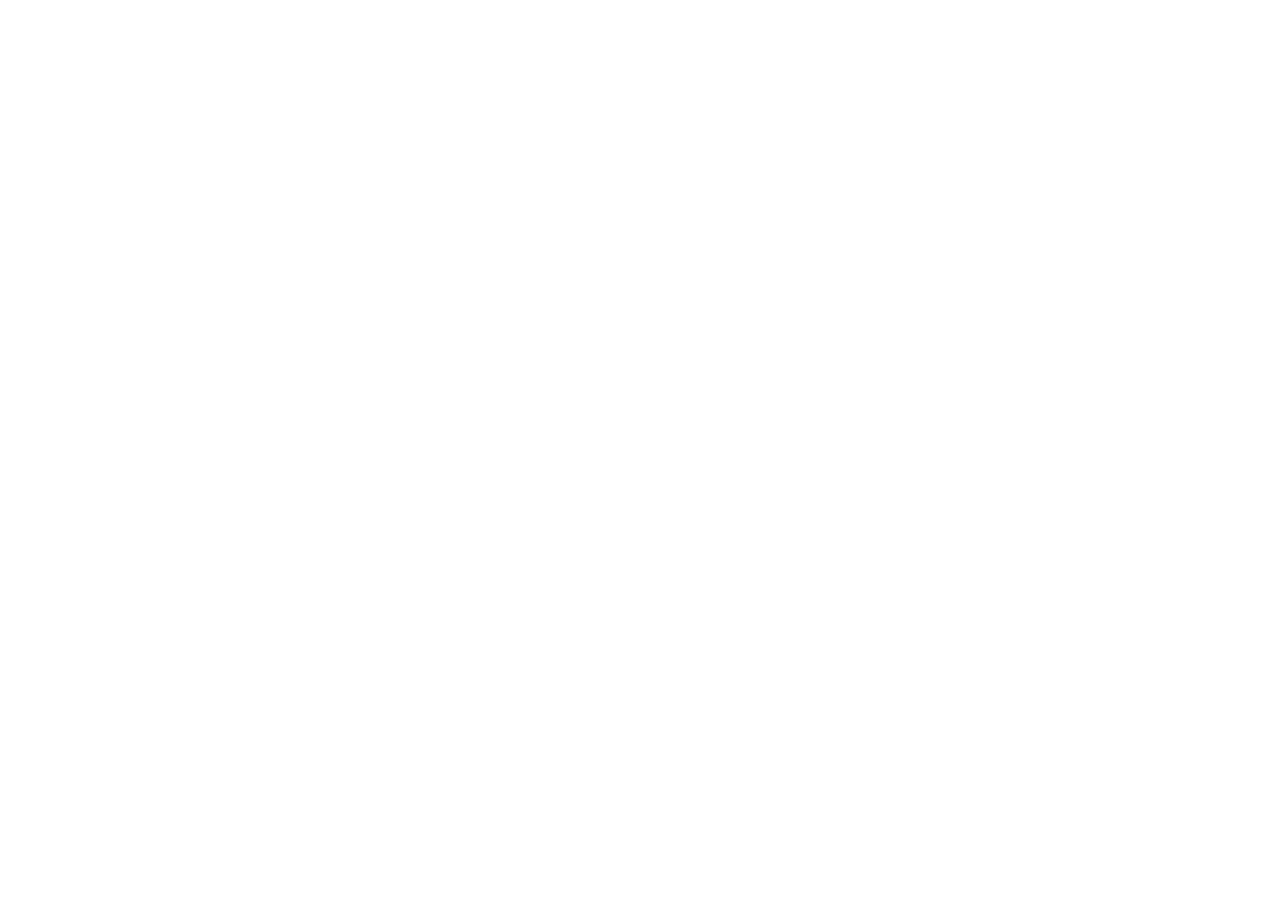
==== index.html @ e6c07853 "start" ====
<!DOCTYPE html>
<html lang="en">
<head>
  <meta charset="UTF-8">
  <meta http-equiv="X-UA-Compatible" content="IE=edge">
  <meta name="viewport" content="width=device-width, initial-scale=1.0">
  <title>HOMEWORK 19</title>
</head>
<body>
  
</body>
</html>
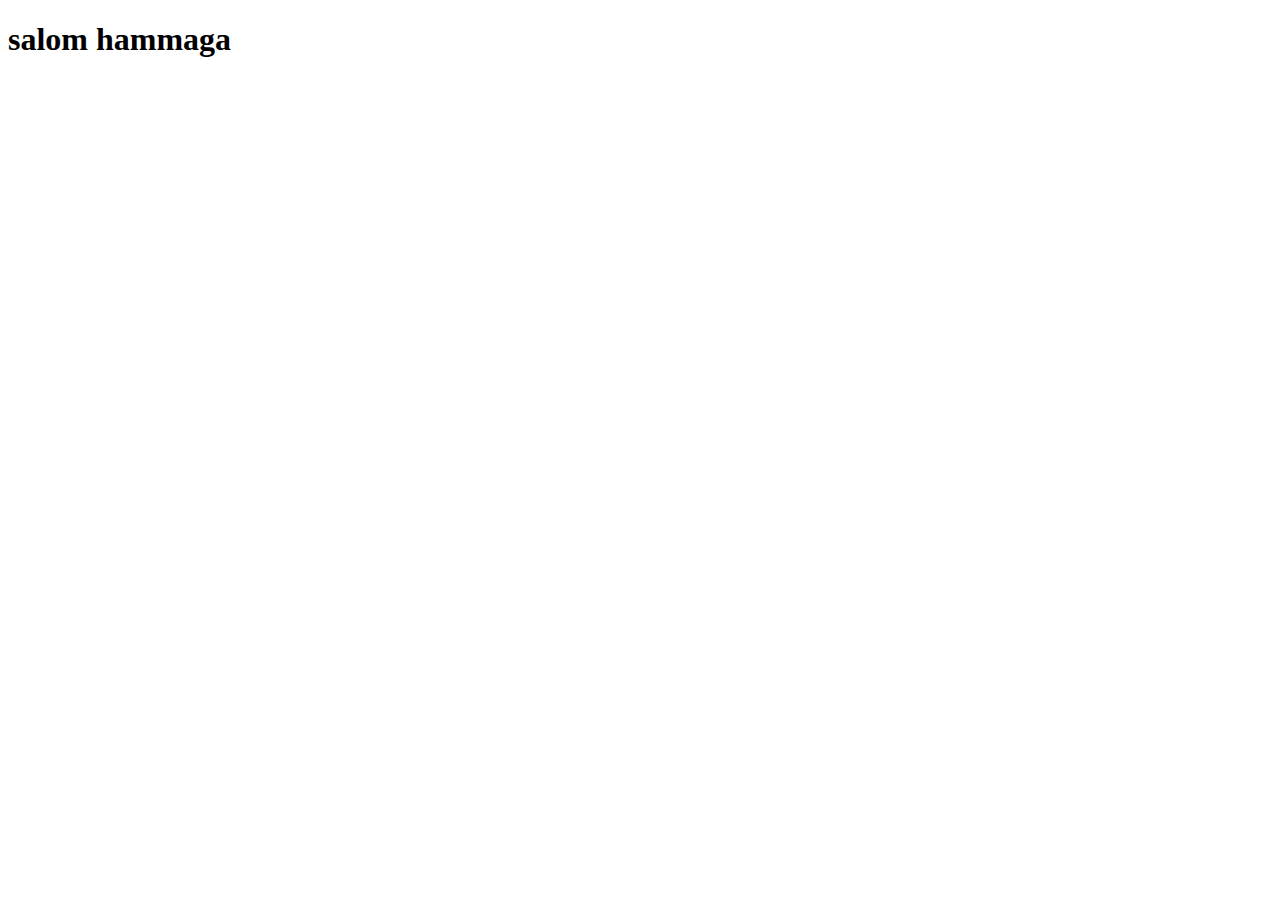
==== commit d3f854ef: "boshlandi" ====
--- a/index.html
+++ b/index.html
@@ -7,6 +7,7 @@
   <title>HOMEWORK 19</title>
 </head>
 <body>
+  <h1>salom hammaga</h1>
   
 </body>
 </html>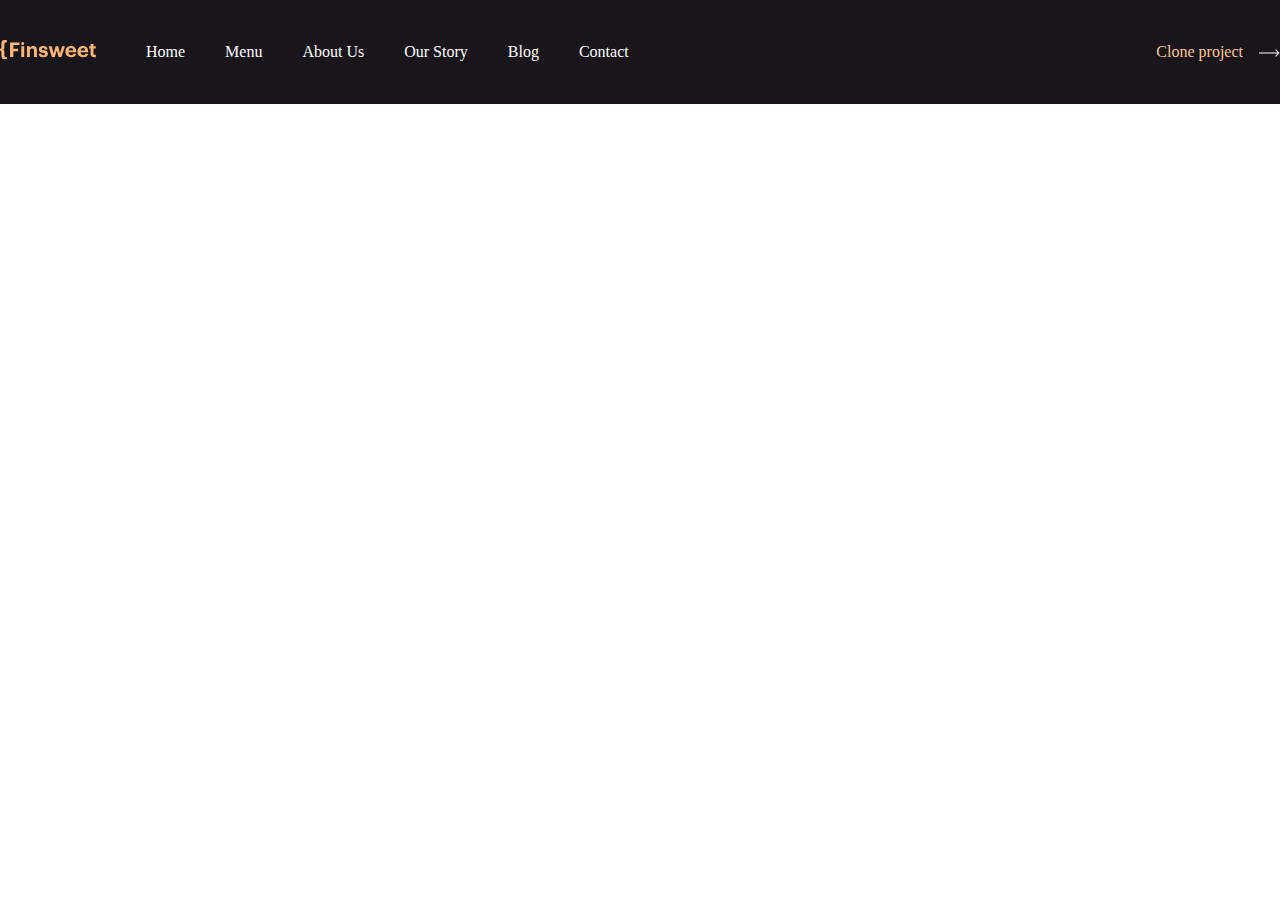
==== commit d9dc8f35: "nav tugadi" ====
--- a/index.html
+++ b/index.html
@@ -5,9 +5,56 @@
   <meta http-equiv="X-UA-Compatible" content="IE=edge">
   <meta name="viewport" content="width=device-width, initial-scale=1.0">
   <title>HOMEWORK 19</title>
+  <link rel="stylesheet" href="./css/home.css">
 </head>
 <body>
-  <h1>salom hammaga</h1>
-  
+  <!-- <h1>salom hammaga</h1> -->
+
+  <header>
+    <nav id="navbar">
+      <div class="container navbar">
+        <div class="navbar__logo">
+          <a href="index.html">
+            <img src="/images/logo.svg" alt="" />
+          </a>
+        </div>
+        <div class="navbar__menus" id="navbar-menus">
+          <ul class="navbar__menus__left">
+            <li><a href="index.html">Home</a></li>
+            <li><a href="menu.html">Menu</a></li>
+            <li><a href="about.html">About us</a></li>
+            <li><a href="ourstory.html">Our Story</a></li>
+            <li><a href="blog.html">Blog</a></li>
+            <li><a href="contact.html">Contact</a></li>
+          </ul>
+          <div class="navbar__menus__right">
+            <a href="#">Clone project</a>
+            <img src="/images/arrow.svg" alt="" />
+          </div>
+          <button class="navbar__close" onclick="closeNavbar()">
+            <svg xmlns="http://www.w3.org/2000/svg" width="30" height="30" fill="white" class="bi bi-x" viewBox="0 0 16 16">
+              <path
+                d="M4.646 4.646a.5.5 0 0 1 .708 0L8 7.293l2.646-2.647a.5.5 0 0 1 .708.708L8.707 8l2.647 2.646a.5.5 0 0 1-.708.708L8 8.707l-2.646 2.647a.5.5 0 0 1-.708-.708L7.293 8 4.646 5.354a.5.5 0 0 1 0-.708z" />
+            </svg>
+          </button>
+        </div>
+        <button class="hamburger" onclick="openNavbar()">
+          <img src="/images/hamburger.svg" alt="" />
+        </button>
+      </div>
+    </nav>
+
+
+  </header>
+
+  <main>
+
+  </main>
+
+  <footer>
+
+  </footer>
+
+  <script src="js/main.js"></script>
 </body>
 </html>--- a/css/home.css
+++ b/css/home.css
@@ -0,0 +1,105 @@
+* {
+  margin: 0;
+  padding: 0;
+  box-sizing: border-box;
+}
+
+a {
+  text-decoration: none;
+}
+
+button {
+  border: none;
+}
+
+nav {
+  position: fixed;
+  top: 0;
+  width: 100%;
+  padding: 40px 0;
+  background: #19161b;
+  transition: 0.5s;
+}
+nav .navbar {
+  display: flex;
+  align-items: center;
+  gap: 30px;
+}
+nav .navbar__menus {
+  display: flex;
+  justify-content: space-between;
+  flex: 1;
+}
+nav .navbar__menus .menu-link, nav .navbar__menus .navbar__menus__right a, nav .navbar__menus__right .navbar__menus a, nav .navbar__menus .navbar__menus__left a, nav .navbar__menus__left .navbar__menus a {
+  display: inline-block;
+  font-weight: 500;
+  font-size: 16px;
+  line-height: 24px;
+}
+nav .navbar__menus__left {
+  display: flex;
+  align-items: center;
+  list-style-type: none;
+}
+nav .navbar__menus__left a {
+  padding: 0 20px;
+  text-transform: capitalize;
+  color: #ffffff;
+}
+nav .navbar__menus__right a {
+  margin-right: 12px;
+  color: #ffc492;
+}
+nav .navbar__close,
+nav .navbar .hamburger {
+  display: none;
+}
+
+.navbar-shrink {
+  padding: 20px 0;
+  box-shadow: 0 2px 10px 2px black;
+}
+
+@media screen and (max-width: 900px) {
+  nav .navbar {
+    justify-content: space-between;
+  }
+  nav .navbar__menus {
+    position: absolute;
+    top: 0;
+    left: -100%;
+    height: 100vh;
+    bottom: 0;
+    width: 100%;
+    flex-direction: column;
+    justify-content: center;
+    align-items: center;
+    background-color: green;
+    transition: 0.5s;
+  }
+  nav .navbar__menus .menu-link-res, nav .navbar__menus .navbar__menus__right a, nav .navbar__menus__right .navbar__menus a, nav .navbar__menus .navbar__menus__left a, nav .navbar__menus__left .navbar__menus a {
+    font-size: 40px;
+    padding: 30px 0;
+  }
+  nav .navbar__menus__left {
+    flex-direction: column;
+  }
+  nav .navbar__close {
+    position: absolute;
+    top: 15px;
+    right: 15px;
+  }
+  nav .navbar__close svg {
+    width: 80px;
+    height: 80px;
+    transition: 0.5s;
+  }
+  nav .navbar__close svg:hover {
+    fill: red;
+  }
+  nav .navbar__close,
+nav .navbar .hamburger {
+    display: block;
+    background-color: transparent;
+  }
+}/*# sourceMappingURL=home.css.map */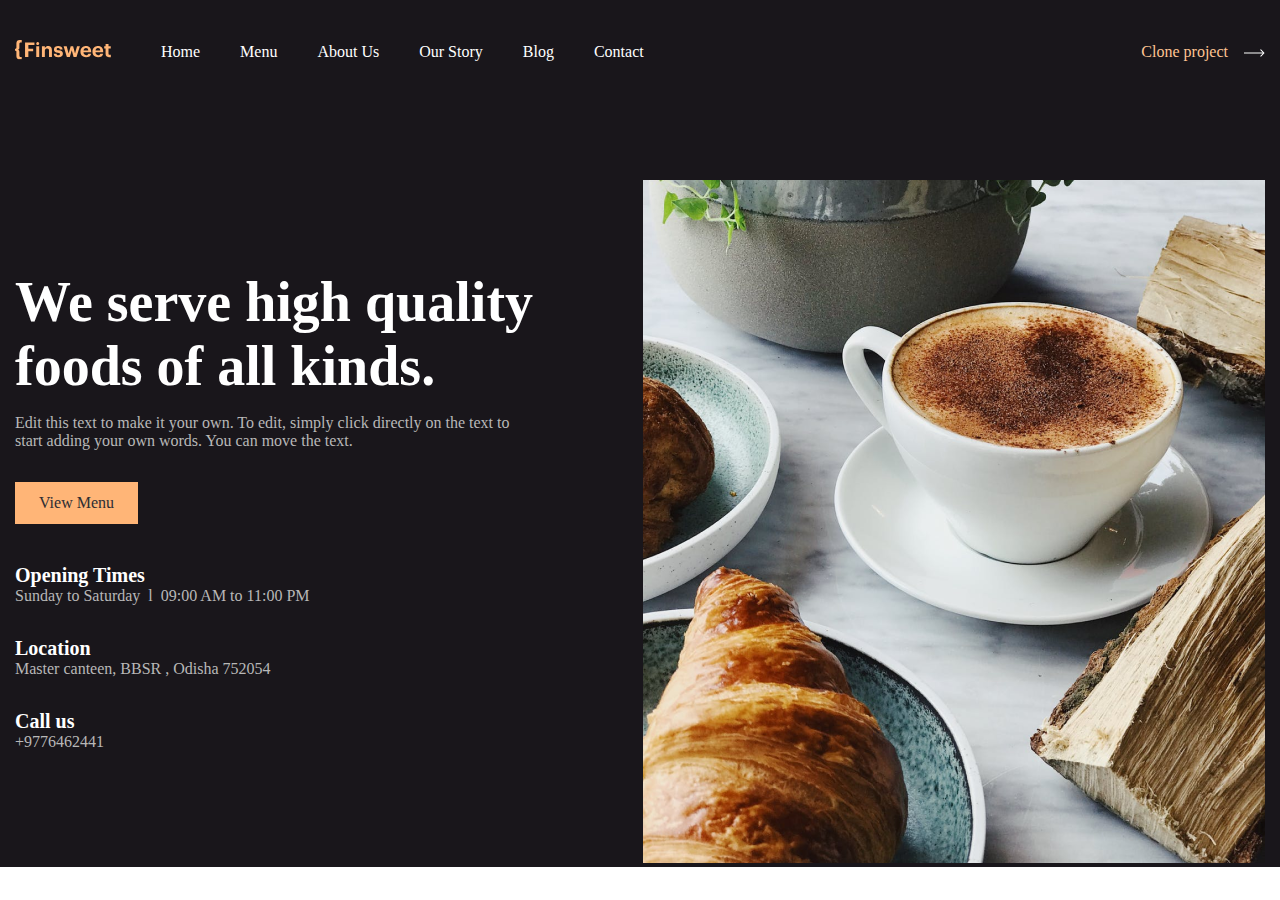
==== commit 80fe53a3: "index birinchi section tugadi" ====
--- a/index.html
+++ b/index.html
@@ -6,48 +6,48 @@
   <meta name="viewport" content="width=device-width, initial-scale=1.0">
   <title>HOMEWORK 19</title>
   <link rel="stylesheet" href="./css/home.css">
+  <link rel="stylesheet" href="https://cdnjs.cloudflare.com/ajax/libs/font-awesome/6.2.0/css/all.min.css"
+    integrity="sha512-xh6O/CkQoPOWDdYTDqeRdPCVd1SpvCA9XXcUnZS2FmJNp1coAFzvtCN9BmamE+4aHK8yyUHUSCcJHgXloTyT2A=="
+    crossorigin="anonymous" referrerpolicy="no-referrer" />
 </head>
 <body>
   <!-- <h1>salom hammaga</h1> -->
 
-  <header>
-    <nav id="navbar">
-      <div class="container navbar">
-        <div class="navbar__logo">
-          <a href="index.html">
-            <img src="/images/logo.svg" alt="" />
-          </a>
+  
+    <header w3-include-html="header.html"></header>
+    
+  <main>
+    <section class="cafe__1">
+      <div class="container cafe__sec1">
+
+        <div class="cafe__left">
+          <h1>
+            We serve high quality <br> foods of all kinds.
+          </h1>
+
+          <p>Edit this text to make it your own. To edit, simply click directly on the text to <br> start adding your own words. You can
+          move the text.</p>
+
+          <button><a href="#">View Menu <i class="fa-regular fa-arrow-right"></i></a></button>
+
+          <div>
+            <h4>Opening Times</h4>
+            <p>Sunday to Saturday  l  09:00 AM to 11:00 PM</p>
+            <h4>Location</h4>
+            <p>Master canteen, BBSR , Odisha 752054</p>
+            <h4>Call us</h4>
+            <p>+9776462441</p>
+          </div>
         </div>
-        <div class="navbar__menus" id="navbar-menus">
-          <ul class="navbar__menus__left">
-            <li><a href="index.html">Home</a></li>
-            <li><a href="menu.html">Menu</a></li>
-            <li><a href="about.html">About us</a></li>
-            <li><a href="ourstory.html">Our Story</a></li>
-            <li><a href="blog.html">Blog</a></li>
-            <li><a href="contact.html">Contact</a></li>
-          </ul>
-          <div class="navbar__menus__right">
-            <a href="#">Clone project</a>
-            <img src="/images/arrow.svg" alt="" />
-          </div>
-          <button class="navbar__close" onclick="closeNavbar()">
-            <svg xmlns="http://www.w3.org/2000/svg" width="30" height="30" fill="white" class="bi bi-x" viewBox="0 0 16 16">
-              <path
-                d="M4.646 4.646a.5.5 0 0 1 .708 0L8 7.293l2.646-2.647a.5.5 0 0 1 .708.708L8.707 8l2.647 2.646a.5.5 0 0 1-.708.708L8 8.707l-2.646 2.647a.5.5 0 0 1-.708-.708L7.293 8 4.646 5.354a.5.5 0 0 1 0-.708z" />
-            </svg>
-          </button>
+        <div class="cafe__right">
+          <img src="./images/img1.png" alt="">
         </div>
-        <button class="hamburger" onclick="openNavbar()">
-          <img src="/images/hamburger.svg" alt="" />
-        </button>
+
       </div>
-    </nav>
+    </section>
 
 
-  </header>
-
-  <main>
+    <!-- section2 -->
 
   </main>
 
--- a/css/home.css
+++ b/css/home.css
@@ -10,6 +10,12 @@
 
 button {
   border: none;
+}
+
+.container {
+  margin: 0 auto;
+  padding: 0 15px;
+  max-width: 1440px;
 }
 
 nav {
@@ -102,4 +108,85 @@
     display: block;
     background-color: transparent;
   }
+}
+.conatiner {
+  padding: 0 15px;
+  margin: 0 auto;
+  max-width: 1440px;
+}
+
+.cafe__1 {
+  padding-top: 180px;
+  background: #19161B;
+}
+.cafe__1 .cafe__sec1 {
+  display: flex;
+  justify-content: space-between;
+}
+.cafe__1 .cafe__sec1 .cafe__left {
+  width: 50%;
+  margin-top: 90px;
+}
+.cafe__1 .cafe__sec1 .cafe__left h1 {
+  font-family: "Playfair Display";
+  font-weight: 700;
+  font-size: 56px;
+  color: #ffffff;
+  padding-bottom: 16px;
+}
+.cafe__1 .cafe__sec1 .cafe__left p {
+  font-family: "Poppins";
+  font-weight: 400;
+  font-size: 16px;
+  color: #B8B8B8;
+  padding-bottom: 32px;
+}
+.cafe__1 .cafe__sec1 .cafe__left button {
+  background: #FFB577;
+  padding: 12px 24px;
+  margin-bottom: 40px;
+}
+.cafe__1 .cafe__sec1 .cafe__left button a {
+  font-family: "Poppins";
+  font-weight: 500;
+  font-size: 16px;
+  color: #2E2D33;
+}
+.cafe__1 .cafe__sec1 .cafe__left h4 {
+  font-family: "Playfair Display";
+  font-weight: 700;
+  font-size: 20px;
+  color: #FFFFFF;
+}
+.cafe__1 .cafe__sec1 .right__right {
+  width: 50%;
+}
+@media screen and (max-width: 1100px) {
+  .cafe__1 .cafe__right img {
+    width: 100%;
+    margin-top: 80px;
+  }
+}
+@media screen and (max-width: 1000px) {
+  .cafe__1 .cafe__sec1 {
+    flex-direction: column;
+  }
+  .cafe__1 .cafe__sec1 .cafe__left {
+    width: 100%;
+    text-align: center;
+    margin-top: 0px;
+  }
+}
+@media screen and (max-width: 580px) {
+  .cafe__1 .cafe__sec1 .cafe__left h1 {
+    font-size: 40px;
+  }
+  .cafe__1 .cafe__sec1 .cafe__left p {
+    font-size: 10px;
+  }
+}
+@media screen and (max-width: 420px) {
+  .cafe__1 .cafe__sec1 .cafe__left h1 {
+    font-size: 30px;
+  }
 }/*# sourceMappingURL=home.css.map */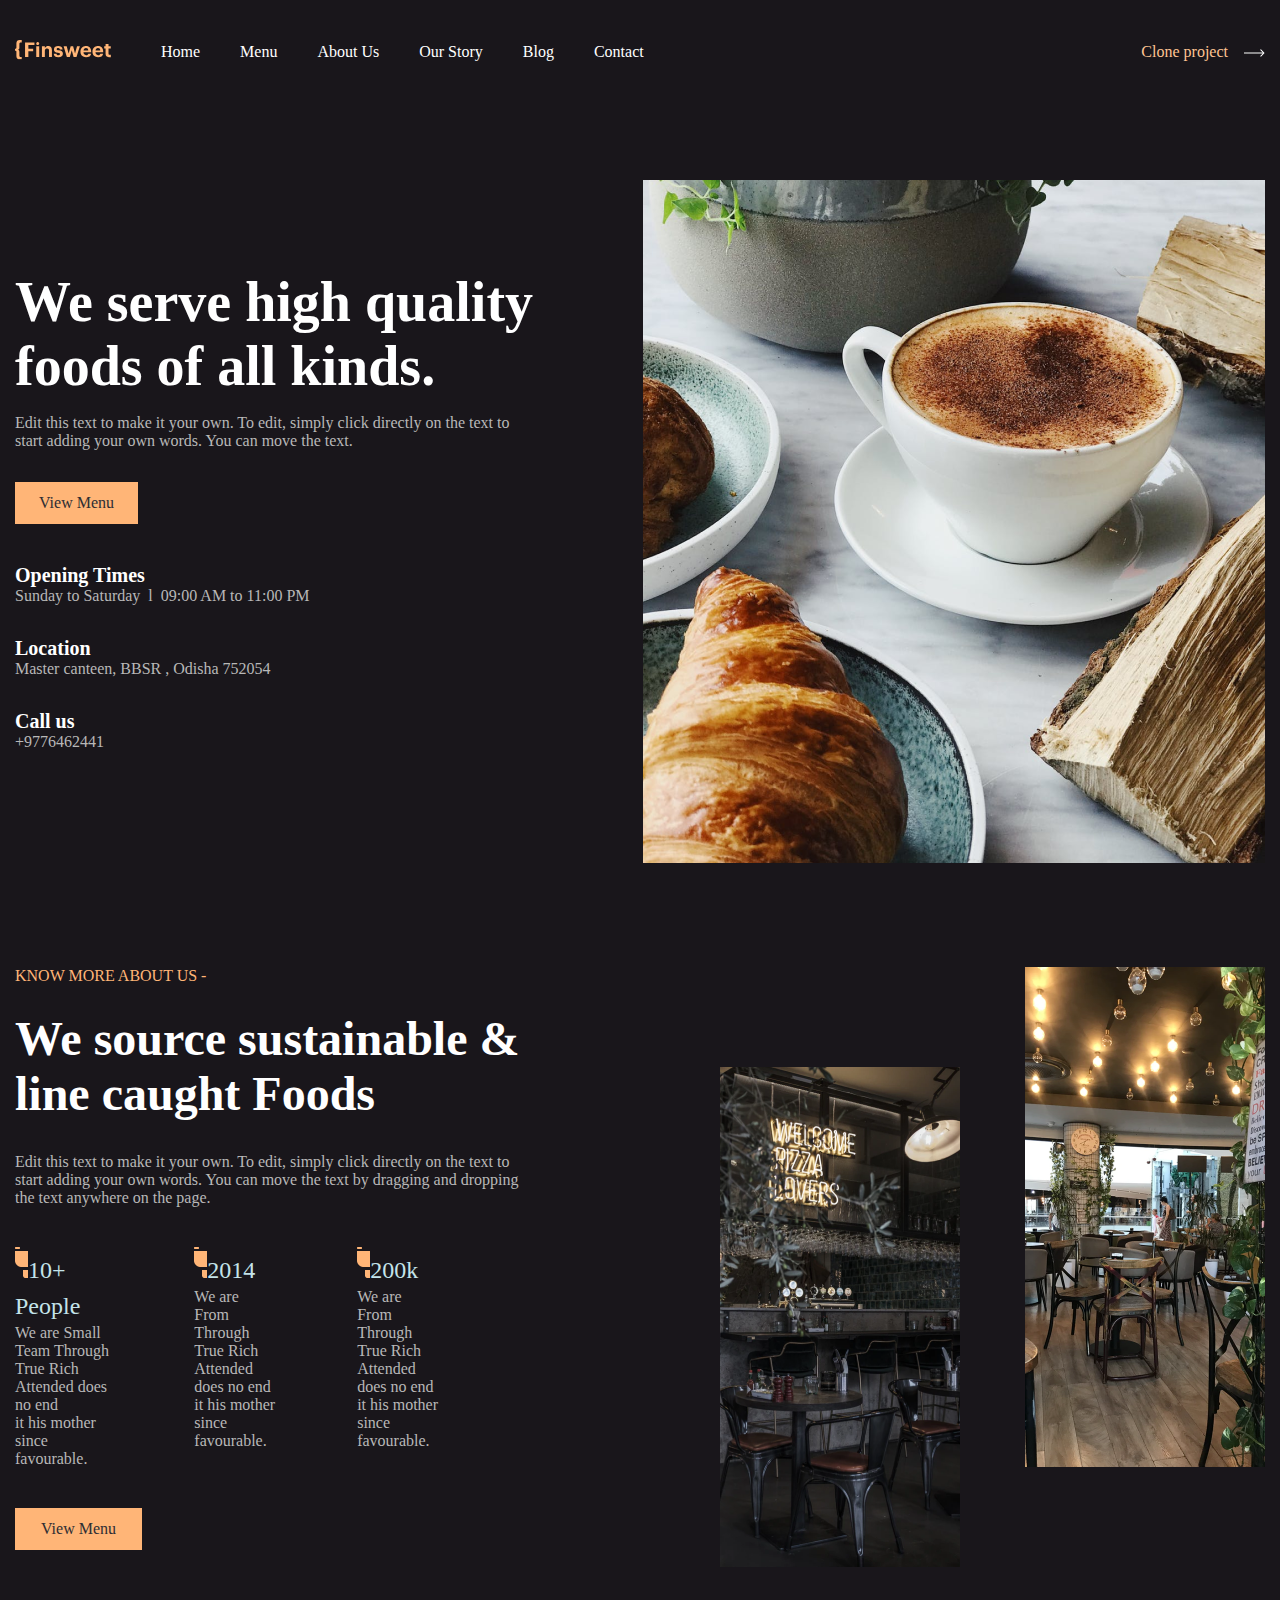
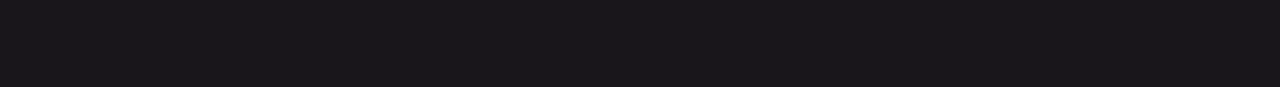
==== commit 51da0163: "index 2-section tugadi" ====
--- a/index.html
+++ b/index.html
@@ -49,7 +49,40 @@
 
     <!-- section2 -->
 
-  </main>
+    <section class="cafe__2">
+      <div class="container  cafe__sec2">
+
+        <div class="cafe__about__left">
+          <h5>KNOW MORE ABOUT US - </h5>
+
+          <h1>We source sustainable & line caught Foods</h1>
+
+          <p>Edit this text to make it your own. To edit, simply click directly on the text to start adding your own words. You can
+          move the text by dragging and dropping the text anywhere on the page.</p>
+            
+          <div class="cafe__about__numbers">
+            <div class="numbers1">
+            <p> <span> <img src="./images/icon1.png" alt="">10+ People</span><br> We are Small Team Through True Rich <br> Attended does no end <br> it his mother since <br> favourable.</p>
+            <p> <span> <img src="./images/icon1.png" alt="">2014</span><br> We are From Through True Rich <br> Attended does no end <br> it his mother since <br> favourable.</p> 
+            <p> <span> <img src="./images/icon1.png" alt="">200k</span><br> We are From Through True Rich <br> Attended does no end <br> it his mother since <br> favourable.</p>
+            </div>
+       <div class="numbers2"><button><a href="#">View Menu</a></button></div>   
+          
+           
+          </div>
+        </div>
+        <div class="cafe__about__right">
+          <img src="./images/img2.png" alt="" class="right__img1">
+          <img src="./images/img3.png" alt="" class="right__img2">
+        </div>
+
+
+      </div>
+    </section>
+
+    <!-- section3 -->
+
+  </main>  
 
   <footer>
 
--- a/css/home.css
+++ b/css/home.css
@@ -189,4 +189,135 @@
   .cafe__1 .cafe__sec1 .cafe__left h1 {
     font-size: 30px;
   }
+}
+
+.cafe__2 {
+  background-color: #19161B;
+}
+.cafe__2 .cafe__sec2 {
+  display: flex;
+  padding-top: 100px;
+  padding-bottom: 120px;
+}
+.cafe__2 .cafe__sec2 .cafe__about__left {
+  width: 50%;
+}
+.cafe__2 .cafe__sec2 .cafe__about__left h5 {
+  font-family: "Playfair Display";
+  font-weight: 400;
+  font-size: 16px;
+  color: #FFB577;
+  padding-bottom: 26px;
+}
+.cafe__2 .cafe__sec2 .cafe__about__left h1 {
+  font-family: "Playfair Display";
+  font-weight: 700;
+  font-size: 48px;
+  color: #ffffff;
+  padding-bottom: 32px;
+}
+.cafe__2 .cafe__sec2 .cafe__about__left p {
+  font-family: "Poppins";
+  font-style: normal;
+  font-size: 16px;
+  color: #B8B8B8;
+  padding-bottom: 40px;
+}
+.cafe__2 .cafe__sec2 .cafe__about__left .cafe__about__numbers {
+  display: flex;
+  flex-direction: column;
+  width: 100%;
+}
+.cafe__2 .cafe__sec2 .cafe__about__left .cafe__about__numbers .numbers1 {
+  display: flex;
+}
+.cafe__2 .cafe__sec2 .cafe__about__left .cafe__about__numbers .numbers1 p {
+  font-family: "Poppins";
+  font-weight: 400;
+  font-size: 16px;
+  color: #B8B8B8;
+  padding-right: 80px;
+}
+.cafe__2 .cafe__sec2 .cafe__about__left .cafe__about__numbers .numbers1 span {
+  font-family: "Poppins";
+  font-weight: 500;
+  font-size: 24px;
+  line-height: 36px;
+  color: #C4E4EA;
+}
+.cafe__2 .cafe__sec2 .cafe__about__left .cafe__about__numbers .numbers2 button {
+  background: #FFB577;
+  padding: 12px 26px;
+}
+.cafe__2 .cafe__sec2 .cafe__about__left .cafe__about__numbers .numbers2 button a {
+  font-family: "Poppins";
+  font-weight: 500;
+  font-size: 16px;
+  color: #2E2D33;
+}
+.cafe__2 .cafe__sec2 .cafe__about__right {
+  display: flex;
+  padding-left: 200px;
+}
+.cafe__2 .cafe__sec2 .cafe__about__right .right__img1 {
+  margin-right: 65px;
+  padding-top: 100px;
+}
+.cafe__2 .cafe__sec2 .cafe__about__right .right__img2 {
+  padding-bottom: 100px;
+}
+@media screen and (max-width: 1265px) {
+  .cafe__2 .cafe__sec2 {
+    flex-direction: column;
+  }
+  .cafe__2 .cafe__sec2 .cafe__about__left {
+    width: 100%;
+    text-align: center;
+    margin-top: 0px;
+  }
+  .cafe__2 .cafe__sec2 .cafe__about__right {
+    width: 100%;
+  }
+  .cafe__2 .cafe__sec2 .cafe__about__right .right__img1 {
+    padding-top: 0px;
+  }
+  .cafe__2 .cafe__sec2 .cafe__about__right .right__img2 {
+    padding-bottom: 0px;
+  }
+}
+@media screen and (max-width: 900px) {
+  .cafe__2 .cafe__sec2 .cafe__about__right {
+    padding-top: 50px;
+    padding-left: 0px;
+  }
+  .cafe__2 .cafe__sec2 .cafe__about__right .right__img1 {
+    width: 50%;
+    margin-right: 30px;
+  }
+  .cafe__2 .cafe__sec2 .cafe__about__right .right__img2 {
+    width: 50%;
+  }
+}
+@media screen and (max-width: 555px) {
+  .cafe__2 .cafe__sec2 .cafe__about__left h1 {
+    font-size: 30px;
+  }
+  .cafe__2 .cafe__sec2 .cafe__about__left .cafe__about__numbers .numbers1 {
+    margin-left: 50px;
+  }
+  .cafe__2 .cafe__sec2 .cafe__about__left .cafe__about__numbers .numbers1 p {
+    margin-left: -60px;
+  }
+  .cafe__2 .cafe__sec2 .cafe__about__right {
+    flex-direction: column;
+    align-items: center;
+  }
+  .cafe__2 .cafe__sec2 .cafe__about__right .right__img1 {
+    width: 100%;
+    margin-right: -30px;
+    padding-bottom: 50px;
+  }
+  .cafe__2 .cafe__sec2 .cafe__about__right .right__img2 {
+    width: 100%;
+  }
 }/*# sourceMappingURL=home.css.map */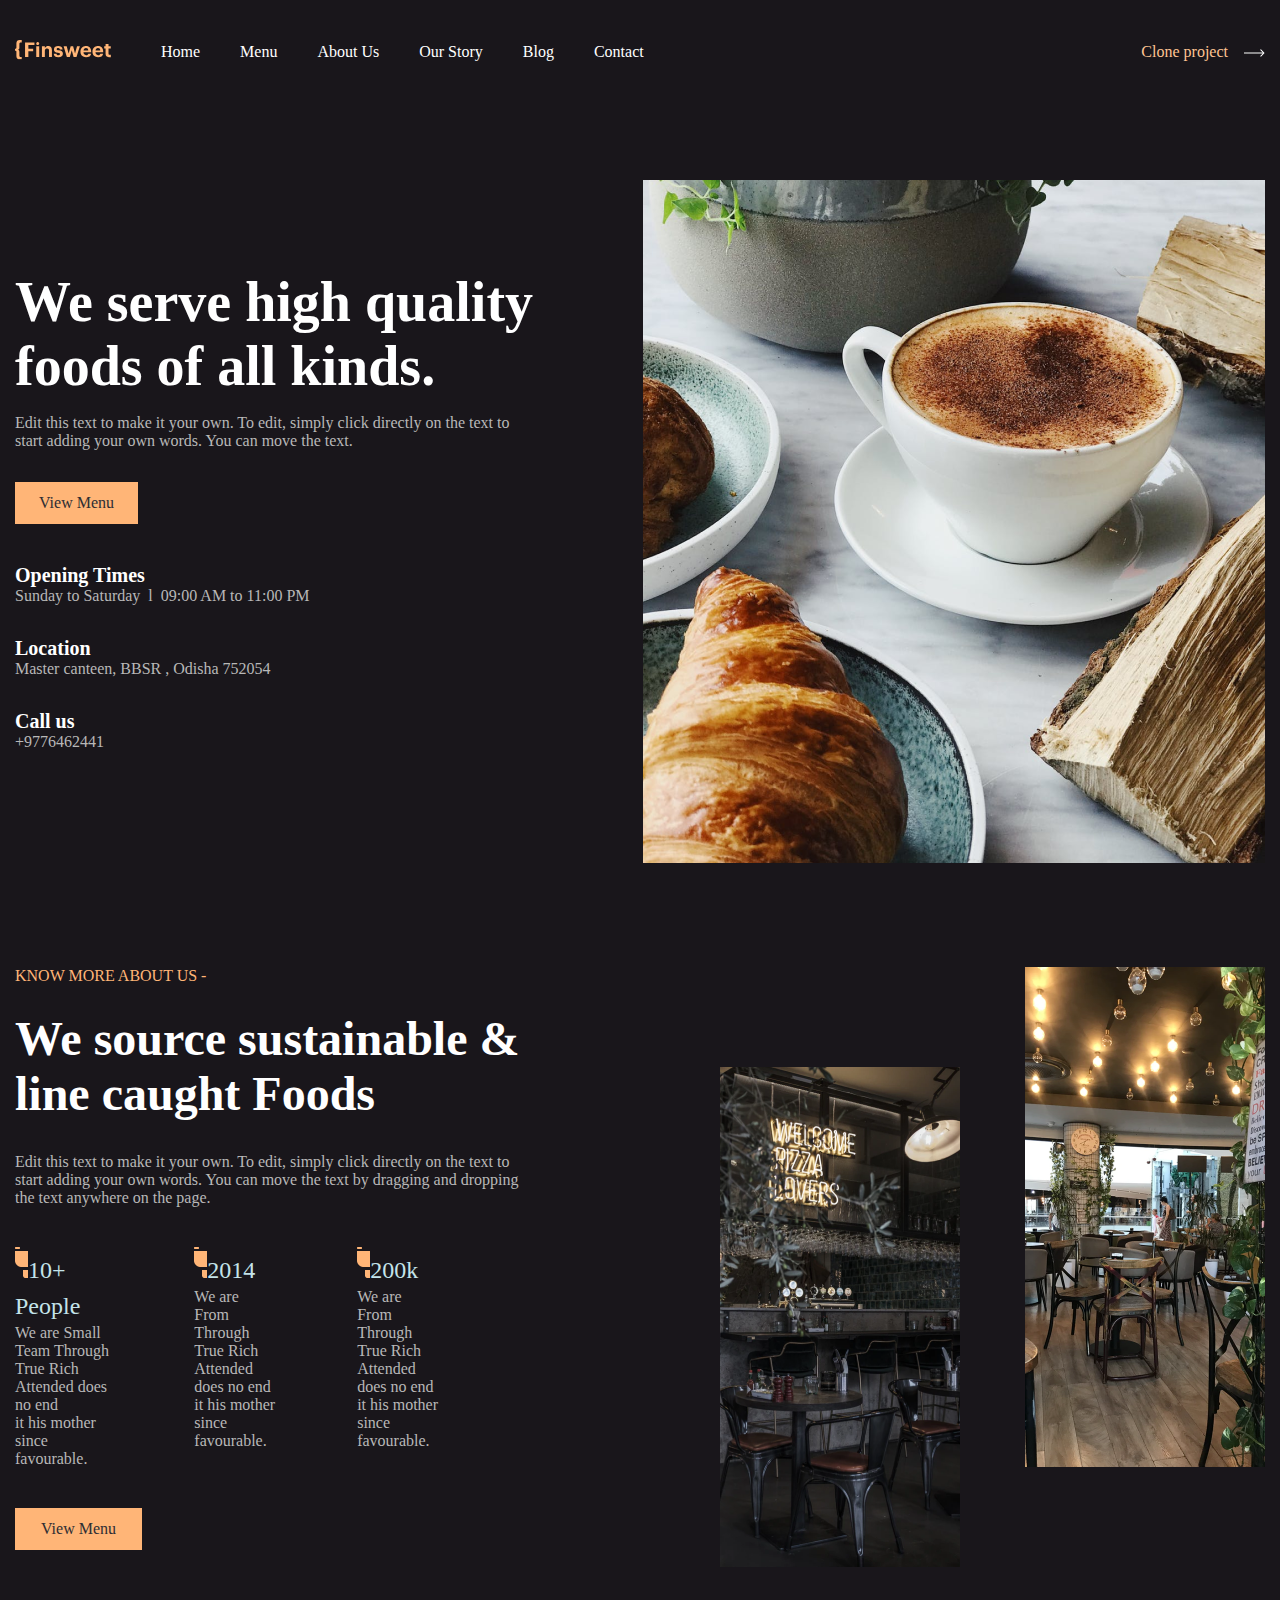
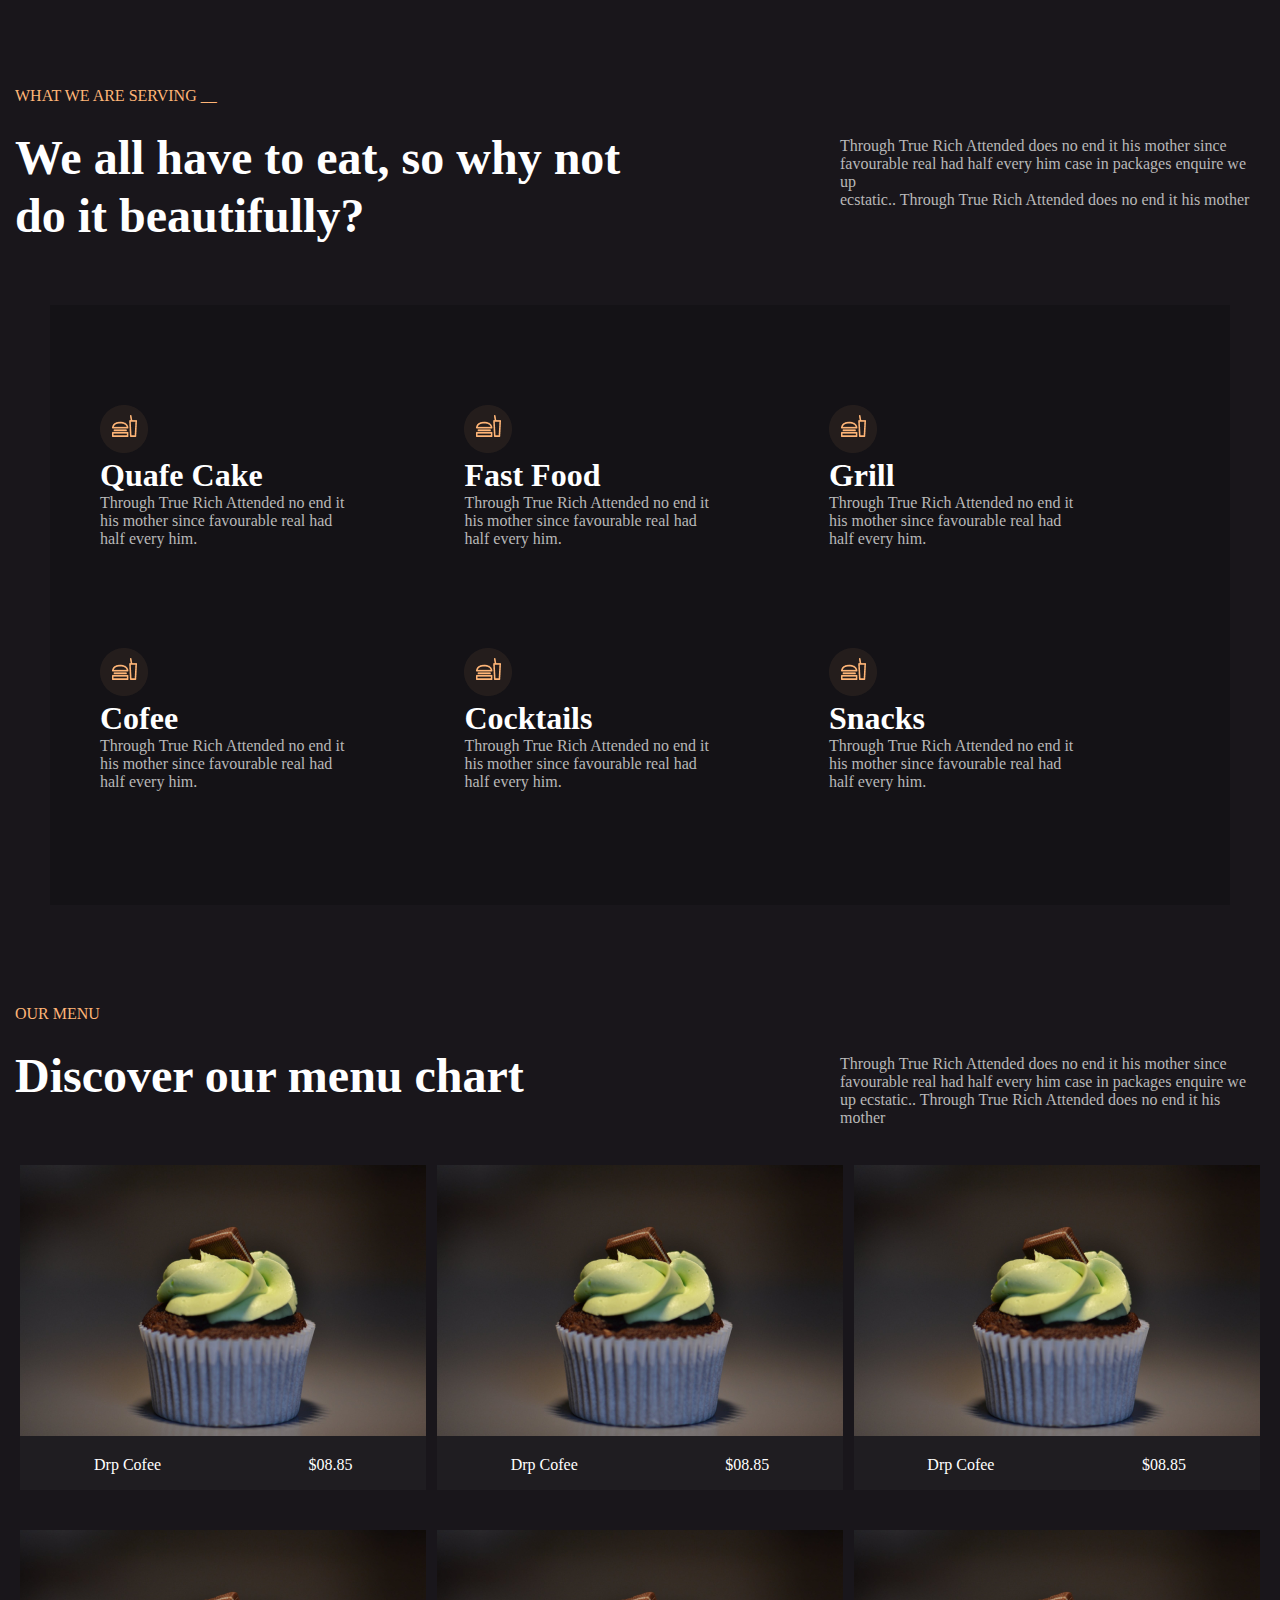
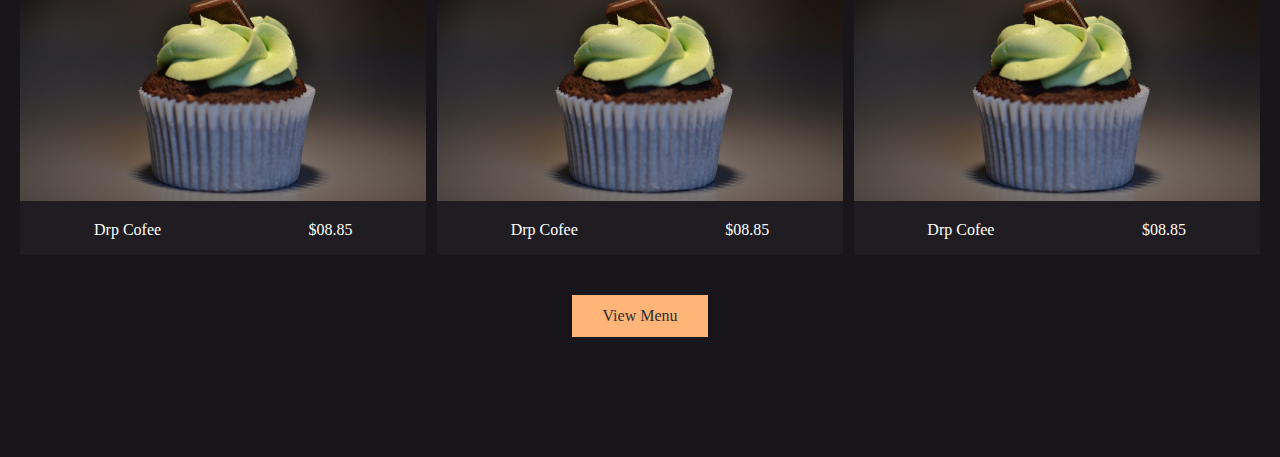
==== commit 4829eecb: "nimalarnidir qoshdim" ====
--- a/index.html
+++ b/index.html
@@ -1,5 +1,6 @@
 <!DOCTYPE html>
 <html lang="en">
+
 <head>
   <meta charset="UTF-8">
   <meta http-equiv="X-UA-Compatible" content="IE=edge">
@@ -10,12 +11,13 @@
     integrity="sha512-xh6O/CkQoPOWDdYTDqeRdPCVd1SpvCA9XXcUnZS2FmJNp1coAFzvtCN9BmamE+4aHK8yyUHUSCcJHgXloTyT2A=="
     crossorigin="anonymous" referrerpolicy="no-referrer" />
 </head>
+
 <body>
   <!-- <h1>salom hammaga</h1> -->
 
-  
-    <header w3-include-html="header.html"></header>
-    
+
+  <header w3-include-html="header.html"></header>
+
   <main>
     <section class="cafe__1">
       <div class="container cafe__sec1">
@@ -25,8 +27,9 @@
             We serve high quality <br> foods of all kinds.
           </h1>
 
-          <p>Edit this text to make it your own. To edit, simply click directly on the text to <br> start adding your own words. You can
-          move the text.</p>
+          <p>Edit this text to make it your own. To edit, simply click directly on the text to <br> start adding your
+            own words. You can
+            move the text.</p>
 
           <button><a href="#">View Menu <i class="fa-regular fa-arrow-right"></i></a></button>
 
@@ -57,18 +60,23 @@
 
           <h1>We source sustainable & line caught Foods</h1>
 
-          <p>Edit this text to make it your own. To edit, simply click directly on the text to start adding your own words. You can
-          move the text by dragging and dropping the text anywhere on the page.</p>
-            
+          <p>Edit this text to make it your own. To edit, simply click directly on the text to start adding your own
+            words. You can
+            move the text by dragging and dropping the text anywhere on the page.</p>
+
           <div class="cafe__about__numbers">
             <div class="numbers1">
-            <p> <span> <img src="./images/icon1.png" alt="">10+ People</span><br> We are Small Team Through True Rich <br> Attended does no end <br> it his mother since <br> favourable.</p>
-            <p> <span> <img src="./images/icon1.png" alt="">2014</span><br> We are From Through True Rich <br> Attended does no end <br> it his mother since <br> favourable.</p> 
-            <p> <span> <img src="./images/icon1.png" alt="">200k</span><br> We are From Through True Rich <br> Attended does no end <br> it his mother since <br> favourable.</p>
-            </div>
-       <div class="numbers2"><button><a href="#">View Menu</a></button></div>   
-          
-           
+              <p> <span> <img src="./images/icon1.png" alt="">10+ People</span><br> We are Small Team Through True Rich
+                <br> Attended does no end <br> it his mother since <br> favourable.
+              </p>
+              <p> <span> <img src="./images/icon1.png" alt="">2014</span><br> We are From Through True Rich <br>
+                Attended does no end <br> it his mother since <br> favourable.</p>
+              <p> <span> <img src="./images/icon1.png" alt="">200k</span><br> We are From Through True Rich <br>
+                Attended does no end <br> it his mother since <br> favourable.</p>
+            </div>
+            <div class="numbers2"><button><a href="#">View Menu</a></button></div>
+
+
           </div>
         </div>
         <div class="cafe__about__right">
@@ -82,7 +90,114 @@
 
     <!-- section3 -->
 
-  </main>  
+    <section class="cafe-3">
+      <div class="container cafe__sec3 ">
+
+        <div class="cafe__top">
+          <div class="cafe__top__left">
+            <h5>WHAT WE ARE SERVING __</h5>
+
+            <h1>We all have to eat, so why not do it beautifully?</h1>
+          </div>
+          <p>Through True Rich Attended does no end it his mother since <br> favourable real had half every him case in
+            packages enquire
+            we up <br> ecstatic.. Through True Rich Attended does no end it his mother</p>
+
+        </div>
+        <div class="cafe__bottom">
+          <div class="table__1">
+            <div class="cafe__table"> <img src="/images/icon2.png" alt="">
+              <h1>Quafe Cake</h1>
+              <p>Through True Rich Attended no end it <br> his mother since favourable real had <br> half every him.</p>
+            </div>
+            <div class="cafe__table"> <img src="/images/icon2.png" alt="">
+              <h1>Cofee</h1>
+              <p>Through True Rich Attended no end it <br> his mother since favourable real had <br> half every him.</p>
+            </div>
+          </div>
+
+          <div class="table__2">
+            <div class="cafe__table"> <img src="/images/icon2.png" alt="">
+              <h1>Fast Food</h1>
+              <p>Through True Rich Attended no end it <br> his mother since favourable real had <br> half every him.</p>
+            </div>
+
+            <div class="cafe__table"> <img src="/images/icon2.png" alt="">
+              <h1>Cocktails</h1>
+              <p>Through True Rich Attended no end it <br> his mother since favourable real had <br> half every him.</p>
+            </div>
+          </div>
+          <div class="table__3">
+            <div class="cafe__table"> <img src="/images/icon2.png" alt="">
+              <h1>Grill</h1>
+              <p>Through True Rich Attended no end it <br> his mother since favourable real had <br> half every him.</p>
+            </div>
+            <div class="cafe__table"> <img src="/images/icon2.png" alt="">
+              <h1>Snacks</h1>
+              <p>Through True Rich Attended no end it <br> his mother since favourable real had <br> half every him.</p>
+            </div>
+          </div>
+        </div>
+      </div>
+    </section>
+
+    <!-- section4-------- -->
+
+
+    <section class="cafe-4">
+      <div class="container">
+
+        <div class="cotalik__top">
+          <div class="cotalik__top__left">
+            <h5>OUR MENU</h5>
+
+            <h1>Discover our menu chart</h1>
+          </div>
+
+          <p>Through True Rich Attended does no end it his mother since favourable real had half every him case in
+            packages enquire
+            we up ecstatic.. Through True Rich Attended does no end it his mother</p>
+
+        </div>
+        <div class="cotalik__bottom">
+
+          <div class="menu"> <img src="./images/img4.png" alt=""> <span>
+              <p>Drp Cofee</p>
+              <p>$08.85</p>
+            </span></div>
+          <div class="menu"> <img src="./images/img4.png" alt=""><span>
+              <p>Drp Cofee</p>
+              <p>$08.85</p>
+            </span></div>
+          <div class="menu"> <img src="./images/img4.png" alt=""><span>
+              <p>Drp Cofee</p>
+              <p>$08.85</p>
+            </span></div>
+          <div class="menu"> <img src="./images/img4.png" alt="">
+            <span>
+              <p>Drp Cofee</p>
+              <p>$08.85</p>
+            </span>
+          </div>
+          <div class="menu"> <img src="./images/img4.png" alt="">
+            <span>
+              <p>Drp Cofee</p>
+              <p>$08.85</p>
+            </span>
+          </div>
+          <div class="menu"> <img src="./images/img4.png" alt="">
+          <span>
+            <p>Drp Cofee</p>
+            <p>$08.85</p>
+          </span>
+        </div>
+        </div>
+        <button>View Menu</button>
+       
+      </div>
+    </section>
+
+  </main>
 
   <footer>
 
@@ -90,4 +205,5 @@
 
   <script src="js/main.js"></script>
 </body>
+
 </html>--- a/css/home.css
+++ b/css/home.css
@@ -320,4 +320,271 @@
   .cafe__2 .cafe__sec2 .cafe__about__right .right__img2 {
     width: 100%;
   }
+}
+
+.cafe-3 {
+  background-color: #19161B;
+  padding-bottom: 100px;
+}
+.cafe-3 button {
+  background: #FFB577;
+  padding: 12px 30px;
+  font-family: "Poppins";
+  font-weight: 500;
+  font-size: 16px;
+  line-height: 24px;
+  color: #2E2D33;
+}
+.cafe-3 .cafe__top {
+  display: flex;
+}
+.cafe-3 .cafe__top p {
+  font-family: "Poppins";
+  font-weight: 400;
+  font-size: 16px;
+  color: #B8B8B8;
+  float: right;
+  width: 50%;
+  padding-left: 200px;
+  padding-top: 50px;
+}
+.cafe-3 .cafe__top__left {
+  width: 50%;
+  padding-bottom: 60px;
+}
+.cafe-3 .cafe__top__left h5 {
+  font-family: "Playfair Display";
+  font-weight: 400;
+  font-size: 16px;
+  color: #FFB577;
+  padding-bottom: 24px;
+}
+.cafe-3 .cafe__top__left h1 {
+  font-family: "Playfair Display";
+  font-weight: 700;
+  font-size: 48px;
+  line-height: 58px;
+  color: #ffffff;
+}
+.cafe-3 .cafe__bottom {
+  width: 1280px;
+  height: 600px;
+  right: 160px;
+  top: 2003px;
+  display: flex;
+  margin: 0 auto;
+  background: rgba(0, 0, 0, 0.16);
+}
+.cafe-3 .cafe__bottom .table__1 {
+  margin-left: 150px;
+}
+.cafe-3 .cafe__bottom .table__1 img {
+  padding-top: 100px;
+}
+.cafe-3 .cafe__bottom .table__2 {
+  margin-left: 120px;
+}
+.cafe-3 .cafe__bottom .table__2 img {
+  padding-top: 100px;
+}
+.cafe-3 .cafe__bottom .table__3 {
+  margin-left: 120px;
+}
+.cafe-3 .cafe__bottom .table__3 img {
+  padding-top: 100px;
+}
+.cafe-3 .cafe__bottom h1 {
+  font-family: "Playfair Display";
+  font-weight: 700;
+  font-size: 32px;
+  color: #FFFFFF;
+}
+.cafe-3 .cafe__bottom p {
+  font-family: "Poppins";
+  font-weight: 400;
+  font-size: 16px;
+  color: #B8B8B8;
+}
+@media screen and (max-width: 1290px) {
+  .cafe-3 .cafe__bottom {
+    width: 1180px;
+    height: 600px;
+    right: 160px;
+    top: 2003px;
+  }
+  .cafe-3 .cafe__bottom .table__1 {
+    margin-left: 50px;
+  }
+}
+@media screen and (max-width: 1215px) {
+  .cafe-3 .cafe__bottom {
+    width: 800px;
+  }
+  .cafe-3 .cafe__top {
+    flex-direction: column;
+  }
+  .cafe-3 .cafe__top h5 {
+    text-align: center;
+    float: right;
+  }
+  .cafe-3 .cafe__top h1 {
+    width: 100%;
+    text-align: center;
+    margin-left: 200px;
+  }
+  .cafe-3 .cafe__top p {
+    width: 100%;
+    text-align: center;
+    margin-left: -110px;
+    padding-top: 0px;
+    padding-bottom: 50px;
+  }
+}
+@media screen and (max-width: 835px) {
+  .cafe-3 .cafe__bottom {
+    width: 600px;
+  }
+  .cafe-3 .cafe__bottom .table__1 {
+    margin-left: 30px;
+  }
+  .cafe-3 .cafe__bottom .table__2 {
+    margin-left: 30px;
+  }
+  .cafe-3 .cafe__bottom .table__3 {
+    margin-left: 30px;
+  }
+}
+@media screen and (max-width: 800px) {
+  .cafe-3 .cafe__top h1 {
+    margin-left: 160px;
+  }
+}
+@media screen and (max-width: 635px) {
+  .cafe-3 .cafe__sec3 .cafe__bottom {
+    flex-direction: column;
+    height: 800px;
+    width: 100%;
+  }
+  .cafe-3 .cafe__sec3 .cafe__bottom .table__1 {
+    display: flex;
+  }
+  .cafe-3 .cafe__sec3 .cafe__bottom .table__1 .cafe__table {
+    margin-left: 20px;
+  }
+  .cafe-3 .cafe__sec3 .cafe__bottom .table__2 {
+    display: flex;
+  }
+  .cafe-3 .cafe__sec3 .cafe__bottom .table__2 .cafe__table {
+    margin-left: 20px;
+  }
+  .cafe-3 .cafe__sec3 .cafe__bottom .table__3 {
+    display: flex;
+  }
+  .cafe-3 .cafe__sec3 .cafe__bottom .table__3 .cafe__table {
+    margin-left: 20px;
+  }
+  .cafe-3 .cafe__sec3 .cafe__top h1 {
+    margin-left: 135px;
+  }
+}
+@media screen and (max-width: 580px) {
+  .cafe-3 .cafe__sec3 .cafe__top h1 {
+    margin-left: 100px;
+  }
+  .cafe-3 .cafe__sec3 .cafe__bottom {
+    height: 900px;
+  }
+}
+@media screen and (max-width: 512px) {
+  .cafe-3 .cafe__sec3 .cafe__top h1 {
+    font-size: 35px;
+  }
+  .cafe-3 .cafe__sec3 .cafe__top p {
+    font-size: 12px;
+  }
+  .cafe-3 .cafe__sec3 .cafe__bottom {
+    height: 1500px;
+    width: 300px;
+  }
+  .cafe-3 .cafe__sec3 .cafe__bottom .table__1 {
+    flex-direction: column;
+  }
+  .cafe-3 .cafe__sec3 .cafe__bottom .table__2 {
+    flex-direction: column;
+  }
+  .cafe-3 .cafe__sec3 .cafe__bottom .table__3 {
+    flex-direction: column;
+  }
+}
+
+.cafe-4 {
+  background-color: #19161B;
+  padding-bottom: 120px;
+  text-align: center;
+}
+.cafe-4 .cotalik__top {
+  display: flex;
+  text-align: left;
+}
+.cafe-4 .cotalik__top p {
+  font-family: "Poppins";
+  font-weight: 400;
+  font-size: 16px;
+  color: #B8B8B8;
+  float: right;
+  width: 50%;
+  padding-left: 200px;
+  padding-top: 50px;
+}
+.cafe-4 .cotalik__top__left {
+  width: 50%;
+  padding-bottom: 60px;
+}
+.cafe-4 .cotalik__top__left h5 {
+  font-family: "Playfair Display";
+  font-weight: 400;
+  font-size: 16px;
+  color: #FFB577;
+  padding-bottom: 24px;
+}
+.cafe-4 .cotalik__top__left h1 {
+  font-family: "Playfair Display";
+  font-weight: 700;
+  font-size: 48px;
+  line-height: 58px;
+  color: #ffffff;
+}
+.cafe-4 .cotalik__bottom {
+  display: flex;
+  flex-wrap: wrap;
+}
+.cafe-4 .cotalik__bottom .menu {
+  width: 33, 3333333;
+  margin: 0 auto;
+  background-color: #1f1d21;
+  margin-bottom: 40px;
+}
+.cafe-4 .cotalik__bottom .menu span {
+  display: flex;
+  justify-content: space-around;
+  align-items: center;
+  height: 50px;
+  color: #ffffff;
+}
+.cafe-4 button {
+  background-color: #FFB577;
+  padding: 12px 30px;
+  font-family: "Poppins";
+  font-weight: 500;
+  font-size: 16px;
+  color: #2E2D33;
+}
+@media screen and (max-width: 1270px) {
+  .cafe-4 .menu {
+    width: 50%;
+    margin-left: 20px;
+  }
+  .cafe-4 .menu img {
+    width: 100%;
+  }
 }/*# sourceMappingURL=home.css.map */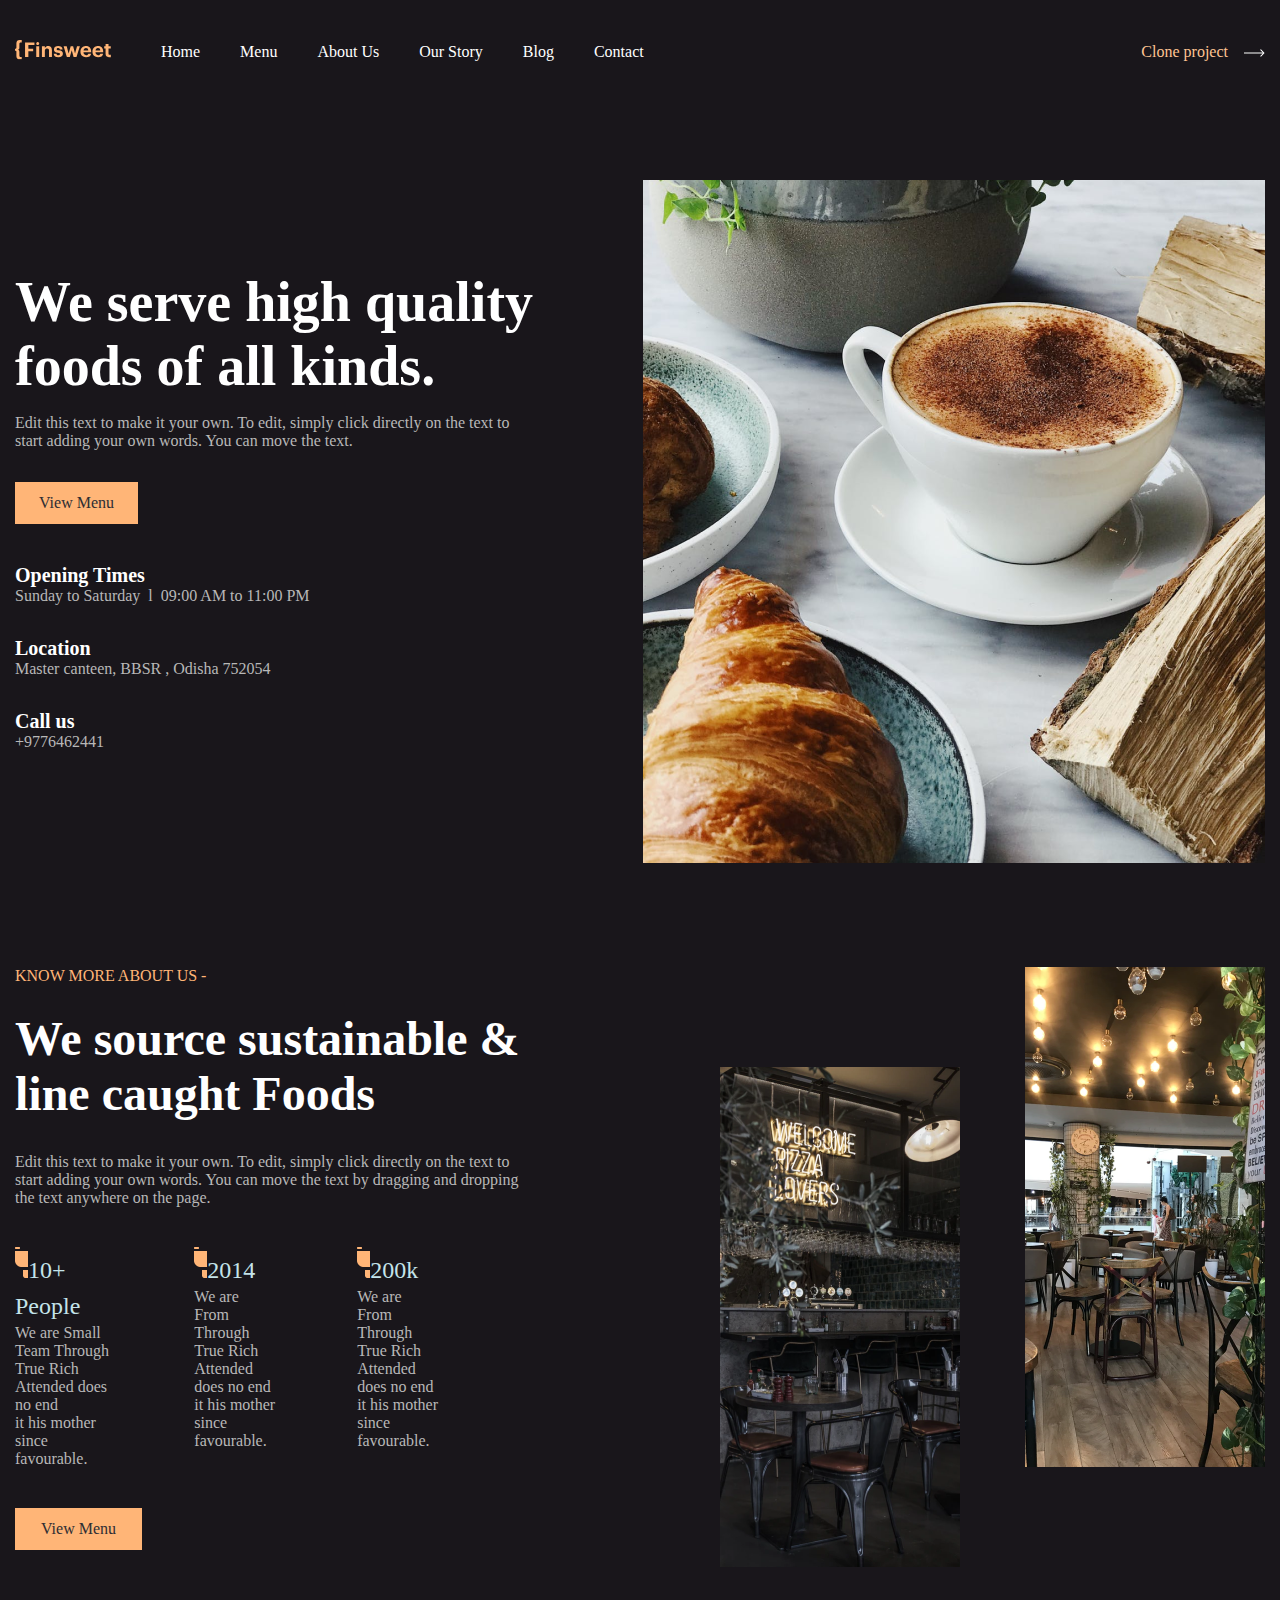
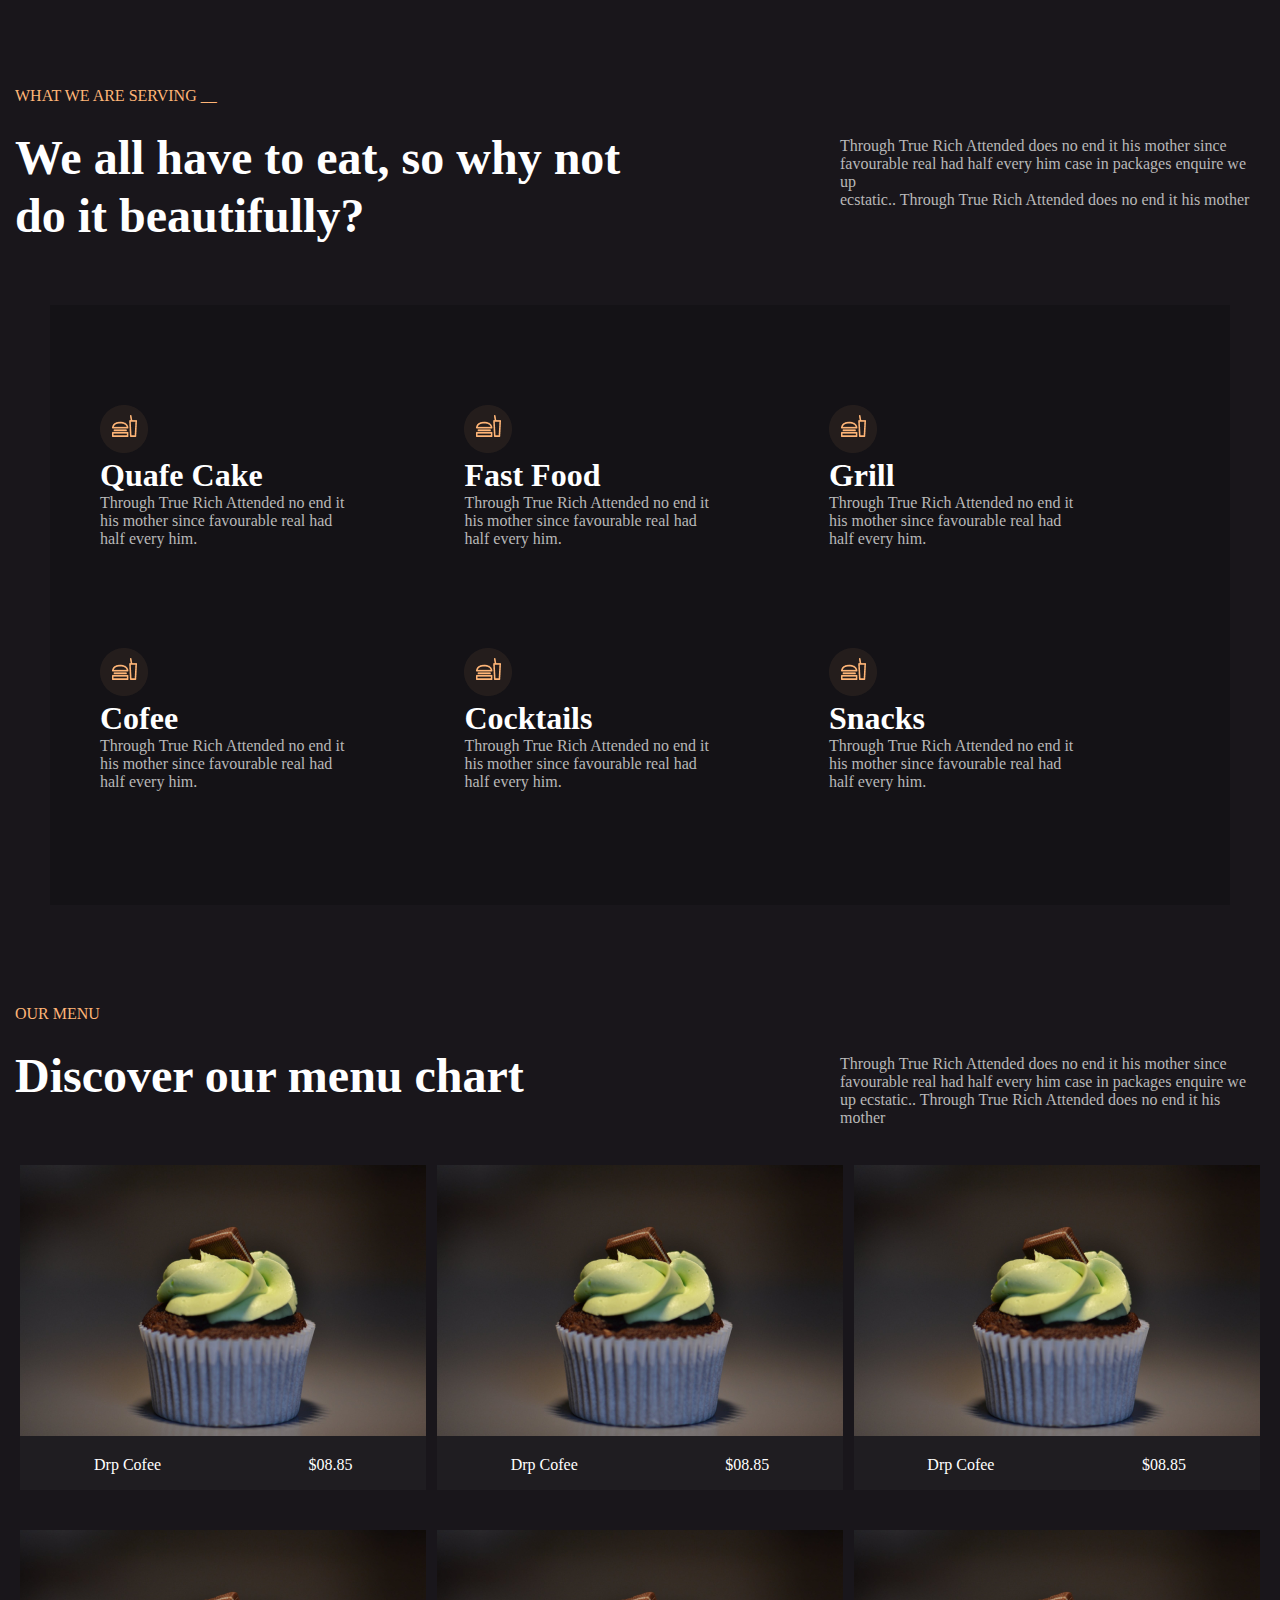
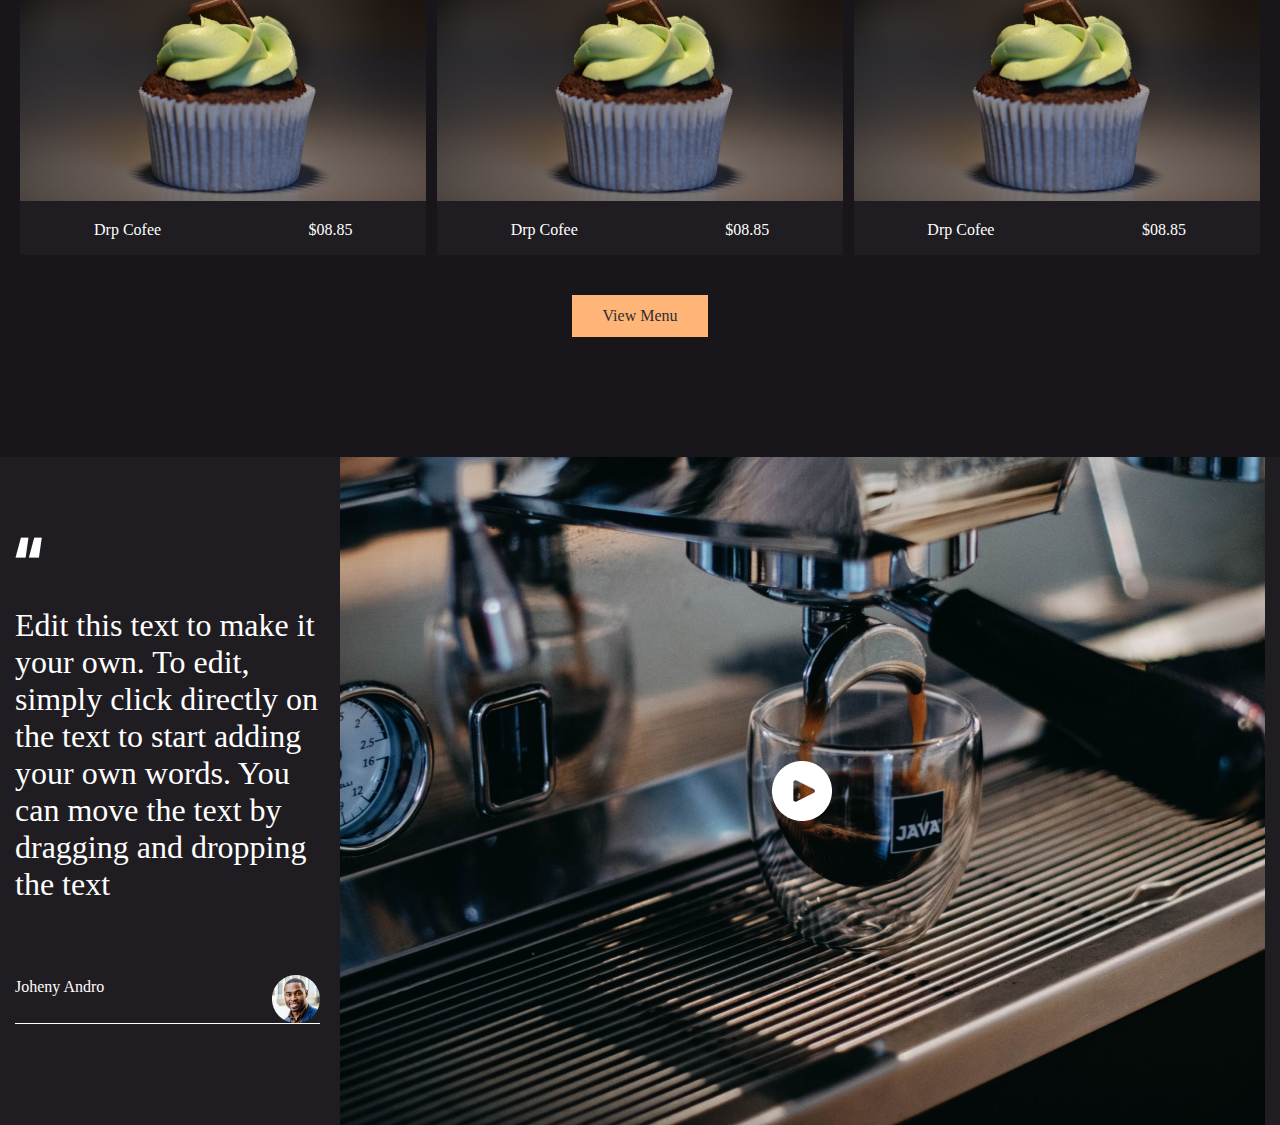
==== commit 3e320a76: "index.html 5 section tugadi" ====
--- a/index.html
+++ b/index.html
@@ -197,6 +197,31 @@
       </div>
     </section>
 
+    <!-- section5-------- -->
+
+    <section class="cafe-5">
+
+      <div class="container">
+        <div class="sec-5">
+
+          <div class="sec5__about">
+            <img src="./images/icon3.png" alt="">
+            <h3>
+              Edit this text to make it your own. To edit, simply click directly on the text to start adding your own words. You can
+              move the text by dragging and dropping the text
+            </h3>
+
+            <span><p>Joheny Andro</p> 
+          
+          <img src="./images/img5.png" alt=""></span>
+          </div>
+
+          <img src="./images/img6.png" alt="">
+
+        </div>
+      </div>
+    </section>
+
   </main>
 
   <footer>
--- a/css/home.css
+++ b/css/home.css
@@ -580,11 +580,61 @@
   color: #2E2D33;
 }
 @media screen and (max-width: 1270px) {
-  .cafe-4 .menu {
-    width: 50%;
-    margin-left: 20px;
-  }
   .cafe-4 .menu img {
     width: 100%;
   }
+}
+
+@media screen and (max-width: 880px) {
+  .menu {
+    width: 100%;
+  }
+  .cotalik__top h1 {
+    margin-left: 180px;
+    text-align: center;
+    width: 100%;
+  }
+  .cotalik__top p {
+    display: none;
+  }
+}
+@media screen and (max-width: 880px) and (max-width: 560px) {
+  .cotalik__top h1 {
+    margin-left: 130px;
+  }
+}
+.cafe-5 {
+  background-color: #1F1D21;
+}
+.cafe-5 .sec-5 {
+  display: flex;
+}
+.cafe-5 .sec-5 .sec5__about {
+  padding-top: 80px;
+  margin-right: 20px;
+}
+.cafe-5 .sec-5 .sec5__about h3 {
+  padding-top: 45px;
+  font-family: "Playfair Display";
+  font-weight: 500;
+  font-size: 32px;
+  color: #FFFFFF;
+  padding-bottom: 72px;
+}
+.cafe-5 .sec-5 .sec5__about span {
+  display: flex;
+  justify-content: space-between;
+  border-bottom: 1px solid white;
+}
+.cafe-5 .sec-5 .sec5__about span p {
+  font-family: "Poppins";
+  font-weight: 500;
+  font-size: 16px;
+  line-height: 24px;
+  color: #FFFFFF;
+}
+@media screen and (max-width: 1260px) {
+  .cafe-5 .sec-5 {
+    flex-direction: column;
+  }
 }/*# sourceMappingURL=home.css.map */